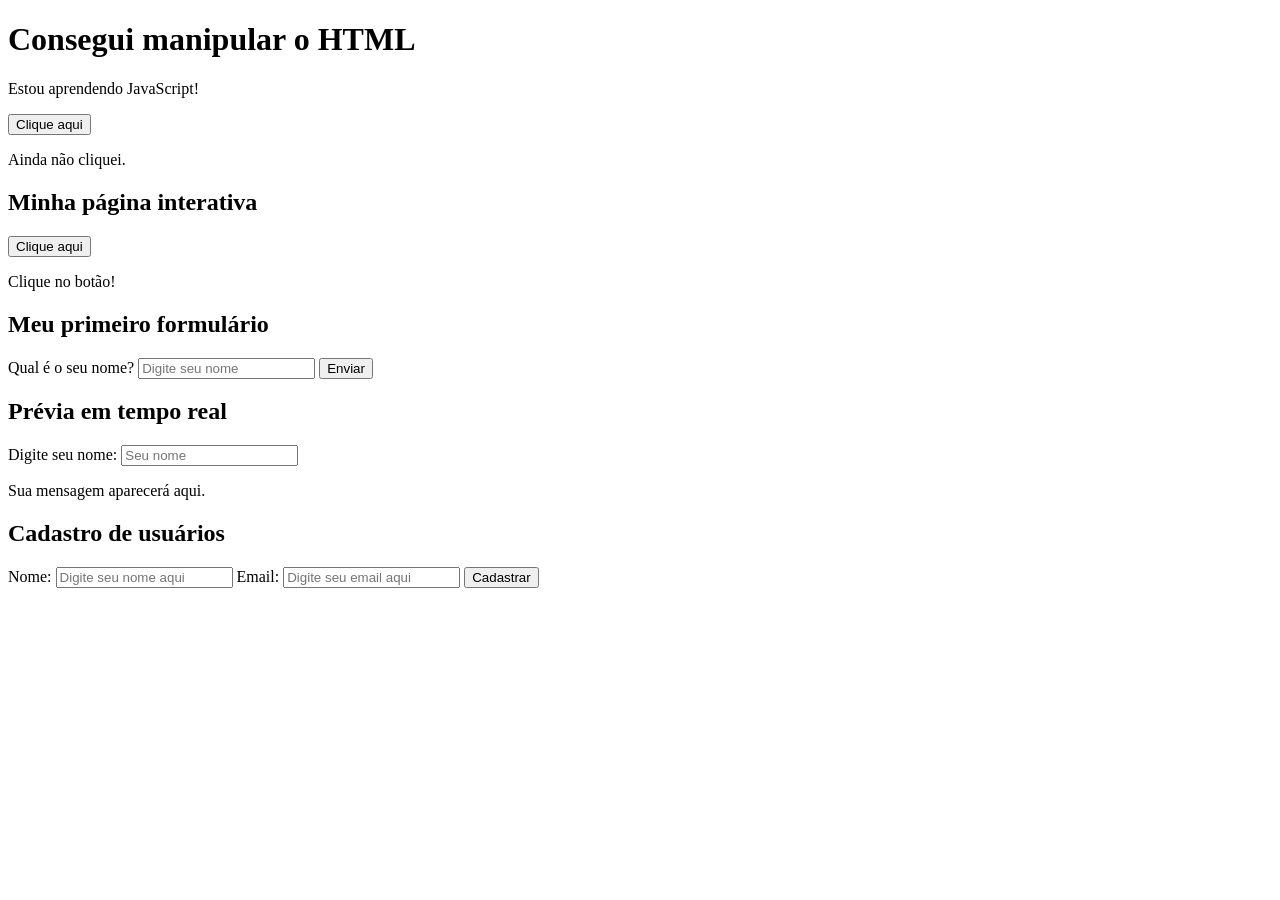
==== estudos-javascript/index.html @ a442c244 "Organiza estrutura dos estudos de JavaScript" ====
<!DOCTYPE html>
<html lang="pt-BR">
<head>
    <meta charset="UTF-8">
    <meta name="viewport" content="width=device-width, initial-scale=1.0">
    <title> Meu primeiro projeto</title>
</head>
<body>
    <h1 id="titulo">Minha jornada em tecnologia</h1>
    <p>Estou aprendendo JavaScript!</p>
    <button id="meuBotao">Clique aqui</button>
    <p id="mensagem">Ainda não cliquei.</p>


    <h2>Minha página interativa</h2>
    <button id="botaoAlternar">Clique aqui</button>
    <p id="mensagemAlternar">Clique no botão!</p>

    <h2>Meu primeiro formulário</h2>
    <label for="numeUsuario">Qual é o seu nome?</label>
    <input type="text" id="nomeUsuario" placeholder="Digite seu nome">
    <button id="botaoEnviar">Enviar</button>
    <p id="resposta"></p>
    



    <!--Dia 14-->
    <h2>Prévia em tempo real</h2>

    <label for="nomeAoVivo">Digite seu nome:</label>
    <input type="text" id="nomeAoVivo" placeholder="Seu nome">

    <p id="preVisualizacao">Sua mensagem aparecerá aqui.</p>

    <!--Dia 15-->

    <h2>Cadastro de usuários</h2>
    <label for="nomeCadastro">Nome:</label>
    <input type="text" id="nomeCadastro" placeholder="Digite seu nome aqui">
    <label for="emailCadastro">Email:</label>
    <input type="email" id="emailCadastro" placeholder="Digite seu email aqui">
    <button id="enviarCadastro">Cadastrar</button>

    <p id="resultadoCadastro"></p>

    

<script src="script.js"></script>
</body>
</html>
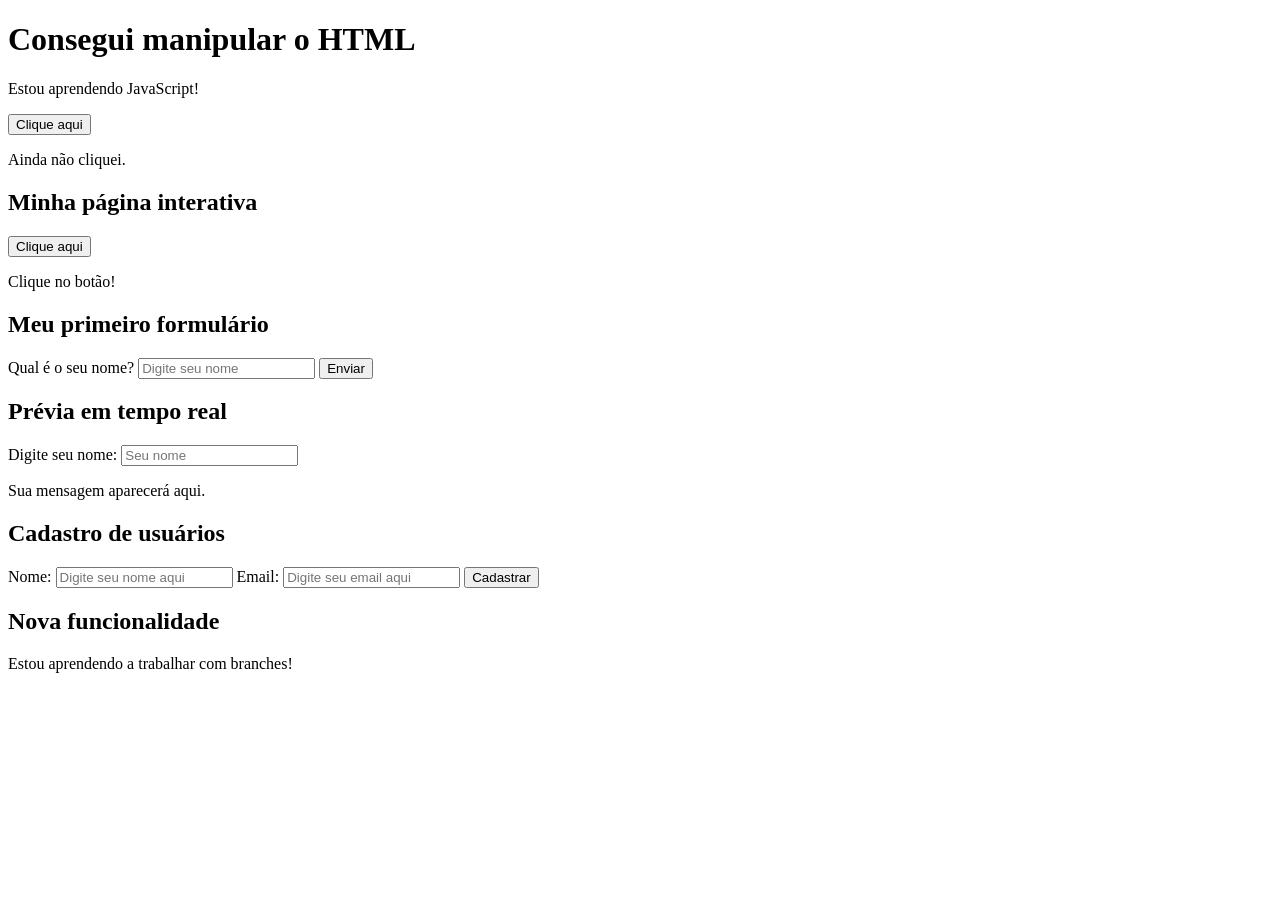
==== commit e45259e4: "Adiciona nova funcionalidade ao HTML" ====
--- a/estudos-javascript/index.html
+++ b/estudos-javascript/index.html
@@ -47,5 +47,7 @@
     
 
 <script src="script.js"></script>
+<h2>Nova funcionalidade</h2>
+<p>Estou aprendendo a trabalhar com branches!</p>
 </body>
 </html>
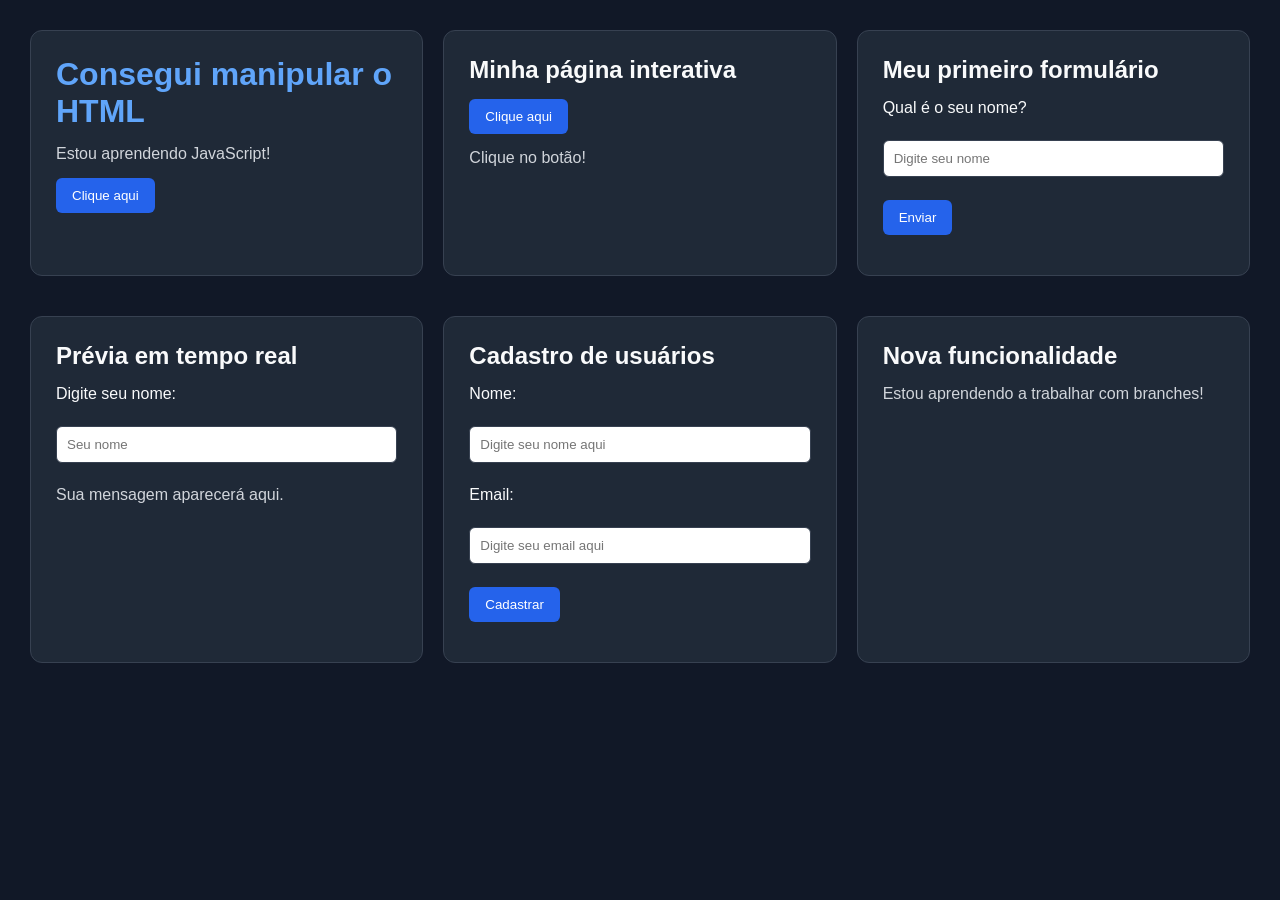
==== commit b9e7b433: "Atualiza portfolio e adiciona estilos CSS" ====
--- a/estudos-javascript/index.html
+++ b/estudos-javascript/index.html
@@ -1,53 +1,62 @@
 <!DOCTYPE html>
 <html lang="pt-BR">
+
 <head>
     <meta charset="UTF-8">
     <meta name="viewport" content="width=device-width, initial-scale=1.0">
     <title> Meu primeiro projeto</title>
+    <link rel="stylesheet" href="style.css">
 </head>
+
 <body>
-    <h1 id="titulo">Minha jornada em tecnologia</h1>
-    <p>Estou aprendendo JavaScript!</p>
-    <button id="meuBotao">Clique aqui</button>
-    <p id="mensagem">Ainda não cliquei.</p>
+    <div class="container">
+        <div class="card">
+            <h1 id="titulo">Minha jornada em tecnologia</h1>
+            <p>Estou aprendendo JavaScript!</p>
+            <button id="meuBotao">Clique aqui</button>
+        </div>
 
+        <div class="card">
+            <h2>Minha página interativa</h2>
+            <button id="botaoAlternar">Clique aqui</button>
+            <p id="mensagemAlternar">Clique no botão!</p>
+        </div>
 
-    <h2>Minha página interativa</h2>
-    <button id="botaoAlternar">Clique aqui</button>
-    <p id="mensagemAlternar">Clique no botão!</p>
+        <div class="card">
+            <h2>Meu primeiro formulário</h2>
+            <label for="nomeUsuario">Qual é o seu nome?</label>
+            <input type="text" id="nomeUsuario" placeholder="Digite seu nome">
+            <button id="botaoEnviar">Enviar</button>
+            <p id="resposta"></p>
+        </div>
 
-    <h2>Meu primeiro formulário</h2>
-    <label for="numeUsuario">Qual é o seu nome?</label>
-    <input type="text" id="nomeUsuario" placeholder="Digite seu nome">
-    <button id="botaoEnviar">Enviar</button>
-    <p id="resposta"></p>
-    
+        <div class="card">
+            <!--Dia 14-->
+            <h2>Prévia em tempo real</h2>
+            <label for="nomeAoVivo">Digite seu nome:</label>
+            <input type="text" id="nomeAoVivo" placeholder="Seu nome">
+            <p id="preVisualizacao">Sua mensagem aparecerá aqui.</p>
+        </div>
 
+        <div class="card">
+            <!--Dia 15-->
+            <h2>Cadastro de usuários</h2>
+            <label for="nomeCadastro">Nome:</label>
+            <input type="text" id="nomeCadastro" placeholder="Digite seu nome aqui">
+            <label for="emailCadastro">Email:</label>
+            <input type="email" id="emailCadastro" placeholder="Digite seu email aqui">
+            <button id="enviarCadastro">Cadastrar</button>
+            <p id="resultadoCadastro"></p>
+        </div>
 
+        <div class="card">
+            <h2>Nova funcionalidade</h2>
+            <p>Estou aprendendo a trabalhar com branches!</p>
+        </div>
 
-    <!--Dia 14-->
-    <h2>Prévia em tempo real</h2>
+    </div>
 
-    <label for="nomeAoVivo">Digite seu nome:</label>
-    <input type="text" id="nomeAoVivo" placeholder="Seu nome">
+    <script src="script.js"></script>
+</body>
 
-    <p id="preVisualizacao">Sua mensagem aparecerá aqui.</p>
-
-    <!--Dia 15-->
-
-    <h2>Cadastro de usuários</h2>
-    <label for="nomeCadastro">Nome:</label>
-    <input type="text" id="nomeCadastro" placeholder="Digite seu nome aqui">
-    <label for="emailCadastro">Email:</label>
-    <input type="email" id="emailCadastro" placeholder="Digite seu email aqui">
-    <button id="enviarCadastro">Cadastrar</button>
-
-    <p id="resultadoCadastro"></p>
-
-    
-
-<script src="script.js"></script>
-<h2>Nova funcionalidade</h2>
-<p>Estou aprendendo a trabalhar com branches!</p>
-</body>
-</html>
+</html>
--- a/estudos-javascript/style.css
+++ b/estudos-javascript/style.css
@@ -0,0 +1,116 @@
+
+/* Configurações gerais */
+* {
+    margin: 0;
+    padding: 0;
+    box-sizing: border-box;
+}
+
+body {
+    background-color: #111827;
+    color: #f9fafb;
+    font-family: Arial, sans-serif;
+    padding: 30px;
+}
+
+/* Títulos */
+h1 {
+    color: #60a5fa;
+    margin-bottom: 20px;
+}
+
+h2 {
+    margin-top: 30px;
+    margin-bottom: 15px;
+}
+
+/* Textos */
+p {
+    color: #d1d5db;
+    margin-bottom: 15px;
+}
+
+/* Campos */
+input {
+    padding: 10px;
+    border-radius: 6px;
+    border: 1px solid #374151;
+    margin: 8px 0;
+}
+
+/* Botões */
+button {
+    background-color: #2563eb;
+    color: white;
+    padding: 10px 16px;
+    border: none;
+    border-radius: 6px;
+    cursor: pointer;
+}
+
+button:hover {
+    background-color: #1d4ed8;
+}
+
+.card {
+    background-color: #1f2937;
+    padding: 25px;
+    margin-bottom: 20px;
+    border-radius: 12px;
+    border: 1px solid #374151;
+    display: flex;
+    flex-direction: column;
+    gap: 15px;
+}
+
+
+
+
+.card h1,
+.card h2 {
+    margin: 0;
+}
+
+.card p {
+    margin: 0;
+}
+
+.card button {
+    align-self: flex-start;
+}
+
+
+@media (max-width: 600px) {
+    body {
+        padding: 15px;
+    }
+
+    .card {
+        padding: 18px;
+    }
+
+    input {
+        max-width: 100%;
+    }
+}
+
+
+
+.container {
+    display: flex;
+    flex-wrap: wrap;
+    gap: 20px;
+}
+
+.card {
+    flex: 1 1 300px;
+}
+
+.card {
+    transition: transform 0.3s ease, border-color 0.3s ease;
+}
+
+.card:hover {
+    transform: translateY(-5px);
+    border-color: #60a5fa;
+}
